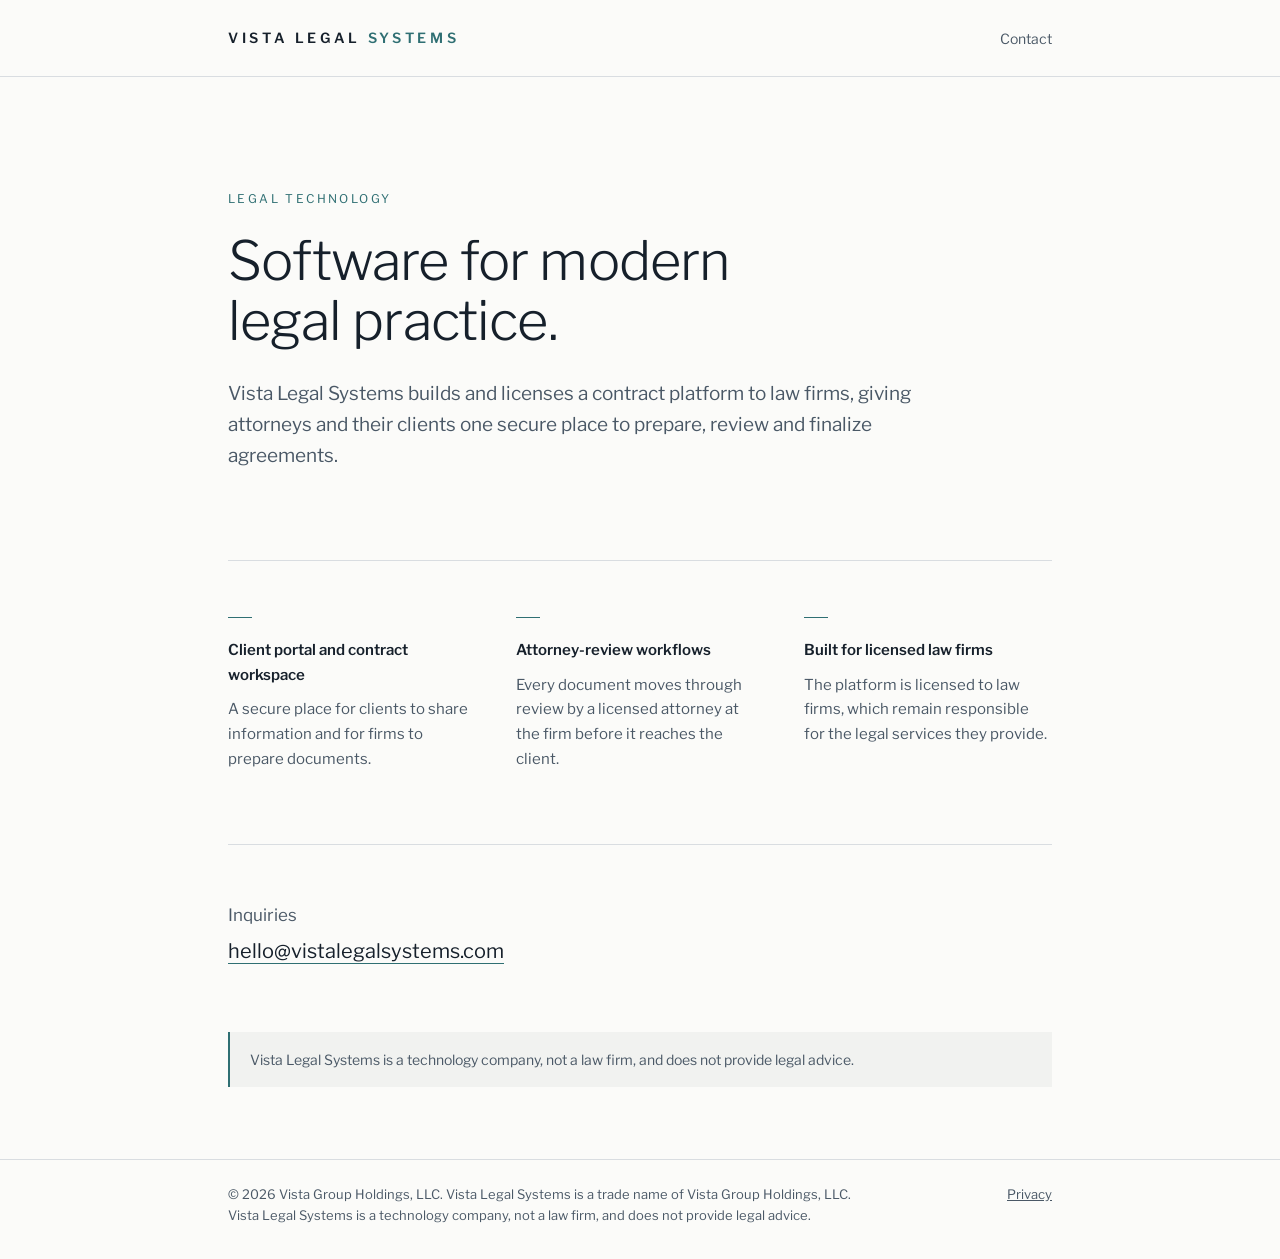
==== index.html @ 86092cef "Initial site" ====
<!doctype html><html lang="en"><head><meta charset="utf-8"><meta name="viewport" content="width=device-width,initial-scale=1">
<link rel="icon" href="/favicon.svg" type="image/svg+xml"><link rel="icon" href="/favicon-32.png" sizes="32x32"><link rel="apple-touch-icon" href="/apple-touch-icon.png">
<link rel="preconnect" href="https://fonts.googleapis.com"><link rel="preconnect" href="https://fonts.gstatic.com" crossorigin>
<link href="https://fonts.googleapis.com/css2?family=Libre+Franklin:wght@300;400;600&display=swap" rel="stylesheet"><link rel="stylesheet" href="/style.css"><meta name="theme-color" content="#16202b">
<title>Vista Legal Systems | Software for modern legal practice</title>
<meta name="description" content="Vista Legal Systems builds and licenses a secure contract platform for licensed law firms.">
<link rel="canonical" href="https://vistalegalsystems.com/">
<meta property="og:type" content="website"><meta property="og:url" content="https://vistalegalsystems.com/"><meta property="og:title" content="Vista Legal Systems"><meta property="og:description" content="Software for modern legal practice."><meta property="og:image" content="https://vistalegalsystems.com/og-image.png"><meta name="twitter:card" content="summary_large_image">
</head><body><header><div class="wrap"><a class="mark" href="/">VISTA LEGAL <span>SYSTEMS</span></a><nav><a href="mailto:hello@vistalegalsystems.com">Contact</a></nav></div></header>
<main class="wrap">
<section class="hero"><p class="eyebrow">Legal technology</p><h1>Software for modern legal practice.</h1>
<p class="lede">Vista Legal Systems builds and licenses a contract platform to law firms, giving attorneys and their clients one secure place to prepare, review and finalize agreements.</p></section>
<section class="points">
<div><span class="n"></span><h2>Client portal and contract workspace</h2><p>A secure place for clients to share information and for firms to prepare documents.</p></div>
<div><span class="n"></span><h2>Attorney-review workflows</h2><p>Every document moves through review by a licensed attorney at the firm before it reaches the client.</p></div>
<div><span class="n"></span><h2>Built for licensed law firms</h2><p>The platform is licensed to law firms, which remain responsible for the legal services they provide.</p></div>
</section>
<section class="contact"><p>Inquiries</p><a href="mailto:hello@vistalegalsystems.com">hello@vistalegalsystems.com</a></section>
<p class="notice">Vista Legal Systems is a technology company, not a law firm, and does not provide legal advice.</p>
</main><footer><div class="wrap"><span>© 2026 Vista Group Holdings, LLC. Vista Legal Systems is a trade name of Vista Group Holdings, LLC.<br>Vista Legal Systems is a technology company, not a law firm, and does not provide legal advice.</span><span><a href="/privacy.html">Privacy</a></span></div></footer></body></html>
---- style.css ----
:root{--ink:#16202b;--slate:#4a5866;--line:#d9dde1;--bg:#fbfbf9;--accent:#2f6f73}
*{box-sizing:border-box}html{-webkit-text-size-adjust:100%}
body{margin:0;background:var(--bg);color:var(--ink);font:17px/1.65 "Libre Franklin",system-ui,-apple-system,"Segoe UI",sans-serif}
.wrap{max-width:880px;margin:0 auto;padding:0 28px}
header{border-bottom:1px solid var(--line)}
header .wrap{display:flex;align-items:center;justify-content:space-between;height:76px}
.mark{font-weight:600;letter-spacing:.26em;font-size:14px;color:var(--ink);text-decoration:none}
.mark span{color:var(--accent)}
nav a{color:var(--slate);text-decoration:none;font-size:14px}nav a:hover{color:var(--ink)}
.hero{padding:112px 0 88px}
.eyebrow{font-size:12px;letter-spacing:.2em;text-transform:uppercase;color:var(--accent);margin:0 0 22px}
h1{font-weight:300;font-size:clamp(34px,5.4vw,54px);line-height:1.12;letter-spacing:-.015em;margin:0 0 26px;max-width:15ch}
.lede{color:var(--slate);font-size:19px;max-width:36em;margin:0}
.points{border-top:1px solid var(--line);display:grid;grid-template-columns:repeat(3,1fr);gap:40px;padding:56px 0 72px}
.points h2{font-size:15px;font-weight:600;margin:0 0 10px}
.points p{margin:0;color:var(--slate);font-size:15px}
.points .n{display:block;width:24px;height:1px;background:var(--accent);margin-bottom:20px}
.contact{border-top:1px solid var(--line);padding:56px 0 64px}
.contact p{margin:0 0 6px;color:var(--slate)}.contact a{color:var(--ink);font-size:20px;text-decoration:none;border-bottom:1px solid var(--accent)}
.notice{font-size:14px;color:var(--slate);background:#f1f2f0;border-left:2px solid var(--accent);padding:16px 20px;margin:0 0 72px}
footer{border-top:1px solid var(--line);font-size:13px;color:var(--slate)}
footer .wrap{display:flex;justify-content:space-between;gap:24px;padding-top:24px;padding-bottom:32px}footer a{color:var(--slate)}
.doc{padding:72px 0 40px;max-width:40em}.doc h1{font-size:38px;margin-bottom:12px}.doc h2{font-size:17px;margin:36px 0 8px}.doc p{color:var(--slate)}
@media(max-width:720px){.hero{padding:72px 0 56px}.points{grid-template-columns:1fr;gap:32px}.mark{font-size:12px;letter-spacing:.2em}footer .wrap{flex-direction:column;gap:8px}}
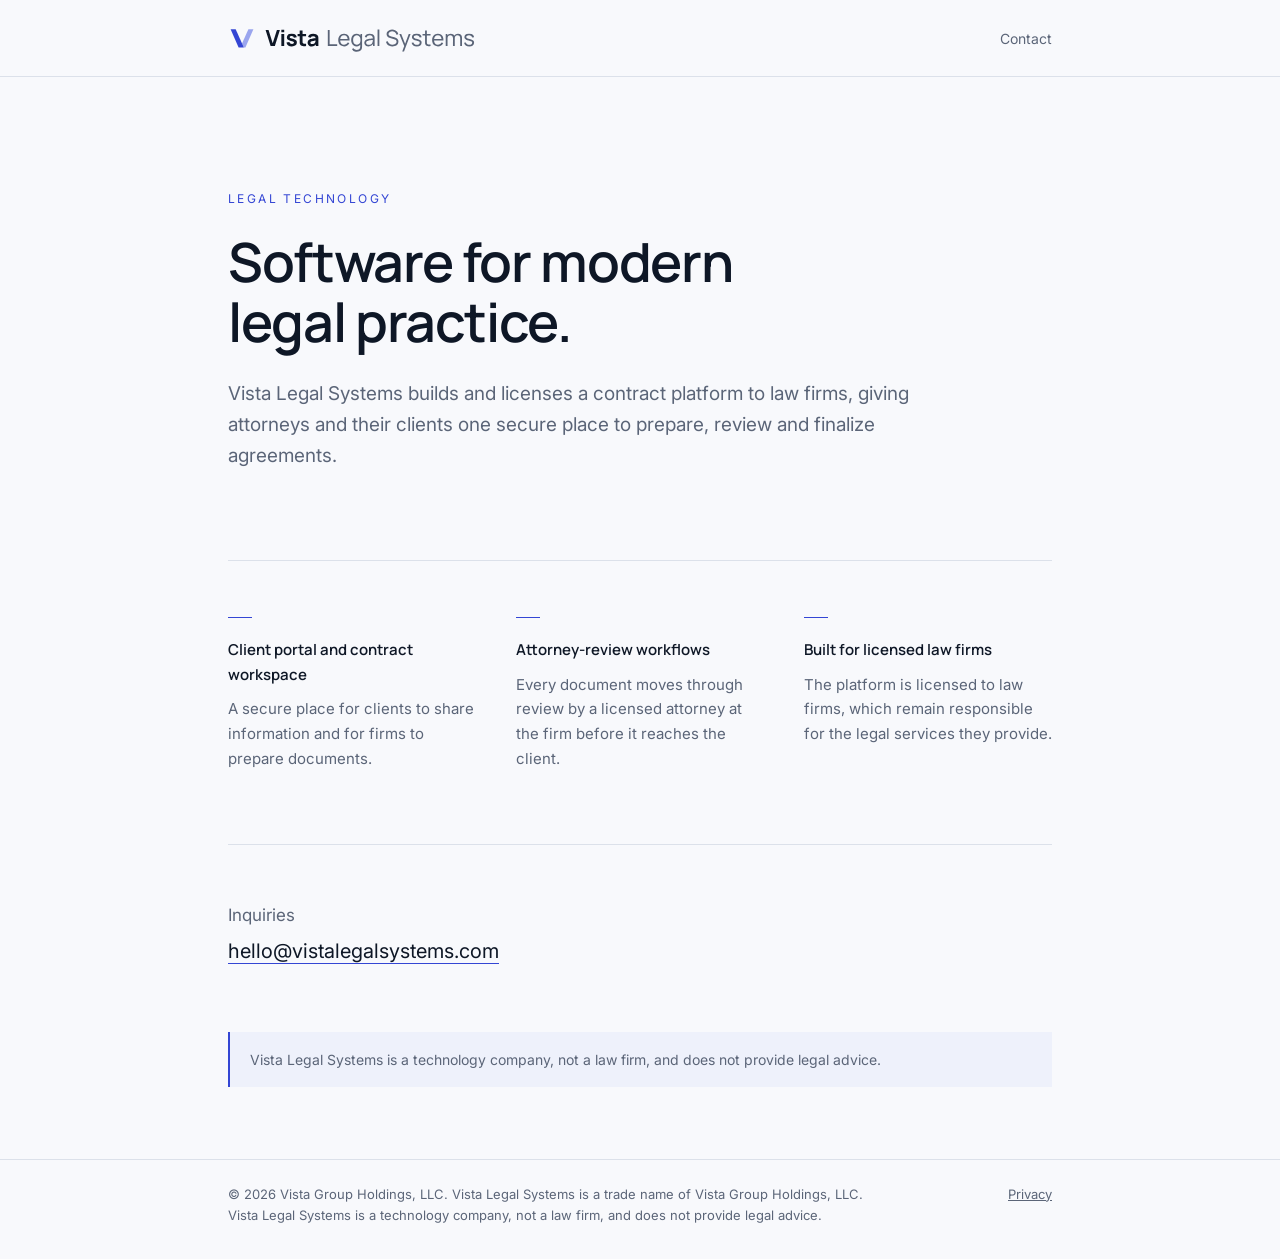
==== commit 8ea8e75b: "Apply Vista Legal Systems brand: logo, favicons, OG image, palette, Manrope/Inter" ====
--- a/index.html
+++ b/index.html
@@ -1,12 +1,12 @@
 <!doctype html><html lang="en"><head><meta charset="utf-8"><meta name="viewport" content="width=device-width,initial-scale=1">
-<link rel="icon" href="/favicon.svg" type="image/svg+xml"><link rel="icon" href="/favicon-32.png" sizes="32x32"><link rel="apple-touch-icon" href="/apple-touch-icon.png">
+<link rel="icon" href="/favicon.ico" sizes="48x48"><link rel="icon" href="/favicon.svg" type="image/svg+xml"><link rel="icon" href="/favicon-32x32.png" sizes="32x32" type="image/png"><link rel="apple-touch-icon" sizes="180x180" href="/apple-touch-icon.png"><link rel="manifest" href="/site.webmanifest">
 <link rel="preconnect" href="https://fonts.googleapis.com"><link rel="preconnect" href="https://fonts.gstatic.com" crossorigin>
-<link href="https://fonts.googleapis.com/css2?family=Libre+Franklin:wght@300;400;600&display=swap" rel="stylesheet"><link rel="stylesheet" href="/style.css"><meta name="theme-color" content="#16202b">
+<link href="https://fonts.googleapis.com/css2?family=Inter:wght@300;400;500;600&family=Manrope:wght@500;600;700&display=swap" rel="stylesheet"><link rel="stylesheet" href="/style.css"><meta name="theme-color" content="#3446D4">
 <title>Vista Legal Systems | Software for modern legal practice</title>
 <meta name="description" content="Vista Legal Systems builds and licenses a secure contract platform for licensed law firms.">
 <link rel="canonical" href="https://vistalegalsystems.com/">
 <meta property="og:type" content="website"><meta property="og:url" content="https://vistalegalsystems.com/"><meta property="og:title" content="Vista Legal Systems"><meta property="og:description" content="Software for modern legal practice."><meta property="og:image" content="https://vistalegalsystems.com/og-image.png"><meta name="twitter:card" content="summary_large_image">
-</head><body><header><div class="wrap"><a class="mark" href="/">VISTA LEGAL <span>SYSTEMS</span></a><nav><a href="mailto:hello@vistalegalsystems.com">Contact</a></nav></div></header>
+</head><body><header><div class="wrap"><a class="mark" href="/" aria-label="Vista Legal Systems home"><img src="/logo.svg" alt="Vista Legal Systems" width="247" height="28"></a><nav><a href="mailto:hello@vistalegalsystems.com">Contact</a></nav></div></header>
 <main class="wrap">
 <section class="hero"><p class="eyebrow">Legal technology</p><h1>Software for modern legal practice.</h1>
 <p class="lede">Vista Legal Systems builds and licenses a contract platform to law firms, giving attorneys and their clients one secure place to prepare, review and finalize agreements.</p></section>
--- a/style.css
+++ b/style.css
@@ -1,6 +1,6 @@
-:root{--ink:#16202b;--slate:#4a5866;--line:#d9dde1;--bg:#fbfbf9;--accent:#2f6f73}
+:root{--ink:#0E1726;--slate:#5B6578;--line:#DCE1EA;--bg:#F8F9FC;--accent:#3446D4}
 *{box-sizing:border-box}html{-webkit-text-size-adjust:100%}
-body{margin:0;background:var(--bg);color:var(--ink);font:17px/1.65 "Libre Franklin",system-ui,-apple-system,"Segoe UI",sans-serif}
+body{margin:0;background:var(--bg);color:var(--ink);font:17px/1.65 "Inter",system-ui,-apple-system,"Segoe UI",sans-serif}
 .wrap{max-width:880px;margin:0 auto;padding:0 28px}
 header{border-bottom:1px solid var(--line)}
 header .wrap{display:flex;align-items:center;justify-content:space-between;height:76px}
@@ -17,8 +17,10 @@
 .points .n{display:block;width:24px;height:1px;background:var(--accent);margin-bottom:20px}
 .contact{border-top:1px solid var(--line);padding:56px 0 64px}
 .contact p{margin:0 0 6px;color:var(--slate)}.contact a{color:var(--ink);font-size:20px;text-decoration:none;border-bottom:1px solid var(--accent)}
-.notice{font-size:14px;color:var(--slate);background:#f1f2f0;border-left:2px solid var(--accent);padding:16px 20px;margin:0 0 72px}
+.notice{font-size:14px;color:var(--slate);background:#EEF1FB;border-left:2px solid var(--accent);padding:16px 20px;margin:0 0 72px}
 footer{border-top:1px solid var(--line);font-size:13px;color:var(--slate)}
 footer .wrap{display:flex;justify-content:space-between;gap:24px;padding-top:24px;padding-bottom:32px}footer a{color:var(--slate)}
 .doc{padding:72px 0 40px;max-width:40em}.doc h1{font-size:38px;margin-bottom:12px}.doc h2{font-size:17px;margin:36px 0 8px}.doc p{color:var(--slate)}
 @media(max-width:720px){.hero{padding:72px 0 56px}.points{grid-template-columns:1fr;gap:32px}.mark{font-size:12px;letter-spacing:.2em}footer .wrap{flex-direction:column;gap:8px}}
+
+.mark img{display:block;height:28px;width:auto}h1,.points h2,.doc h1{font-family:"Manrope","Inter",system-ui,sans-serif}h1{font-weight:600;letter-spacing:-.025em}@media(max-width:720px){.mark img{height:24px}}
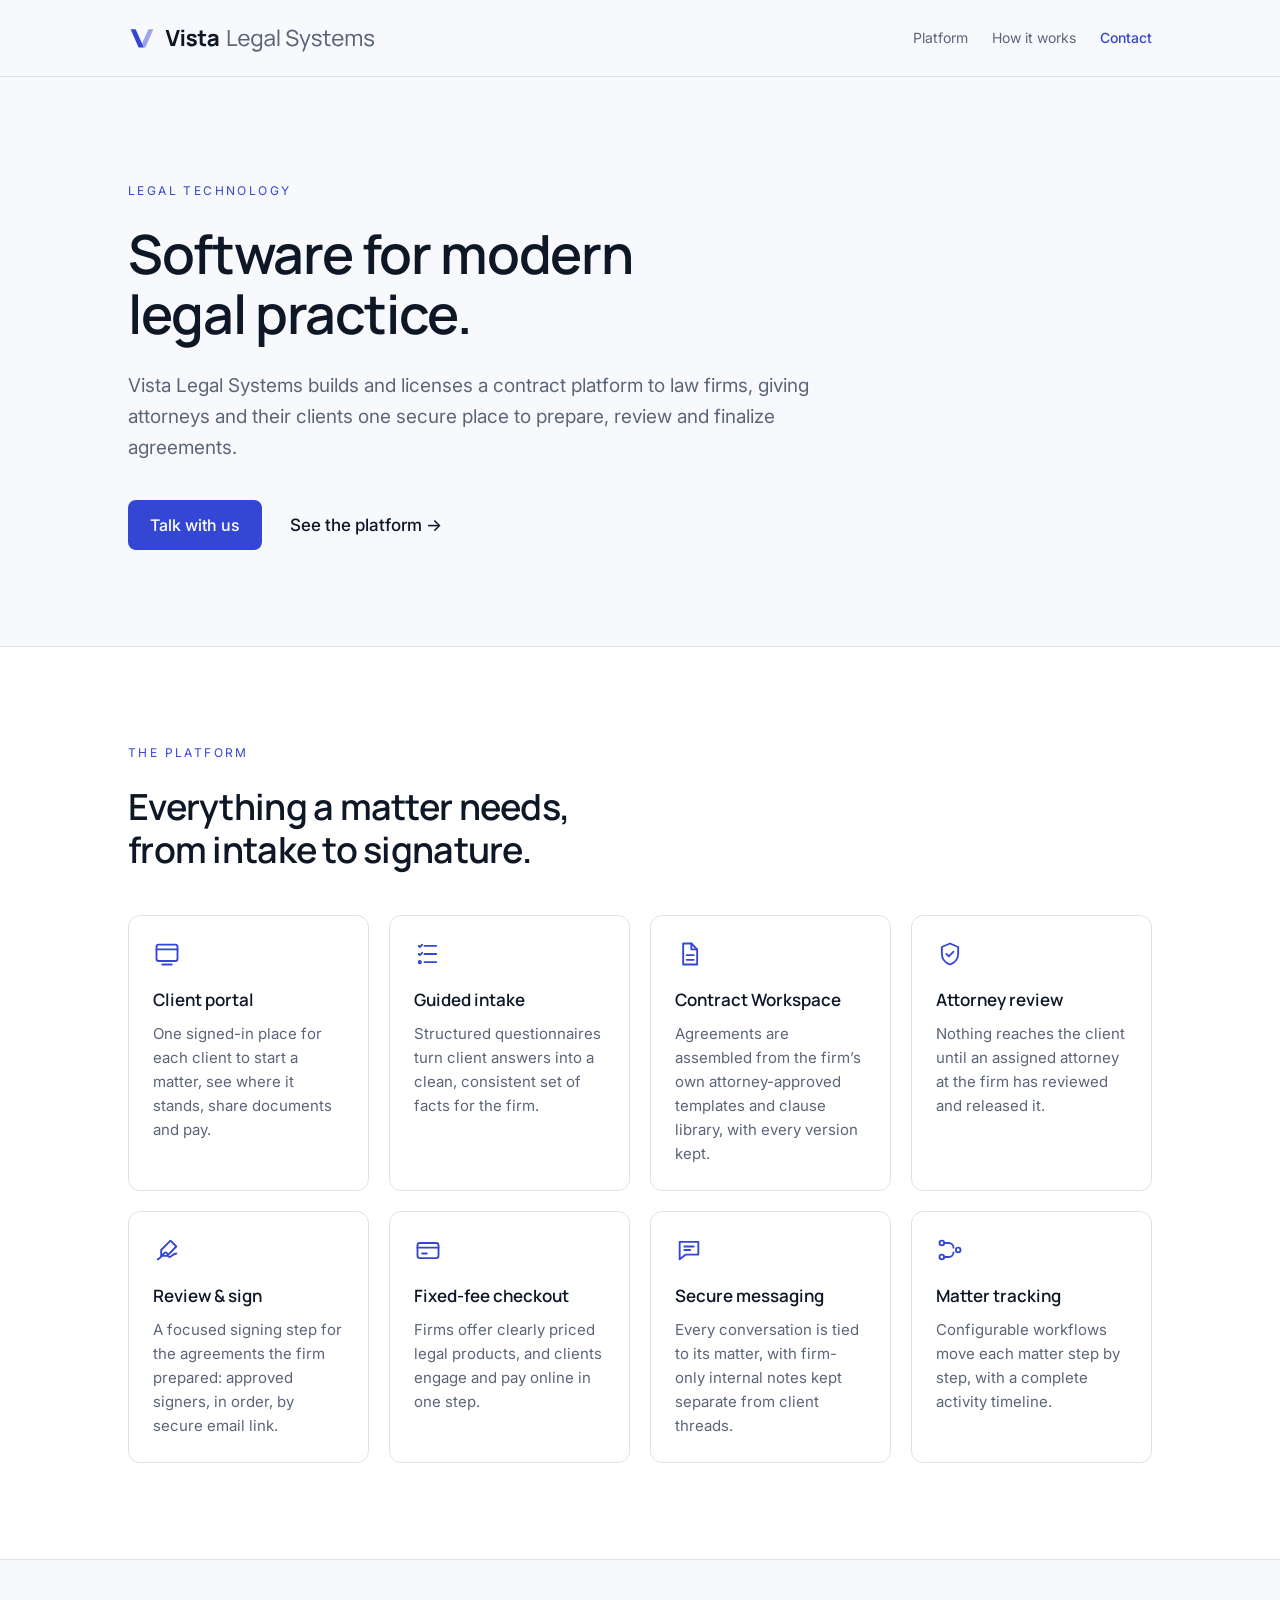
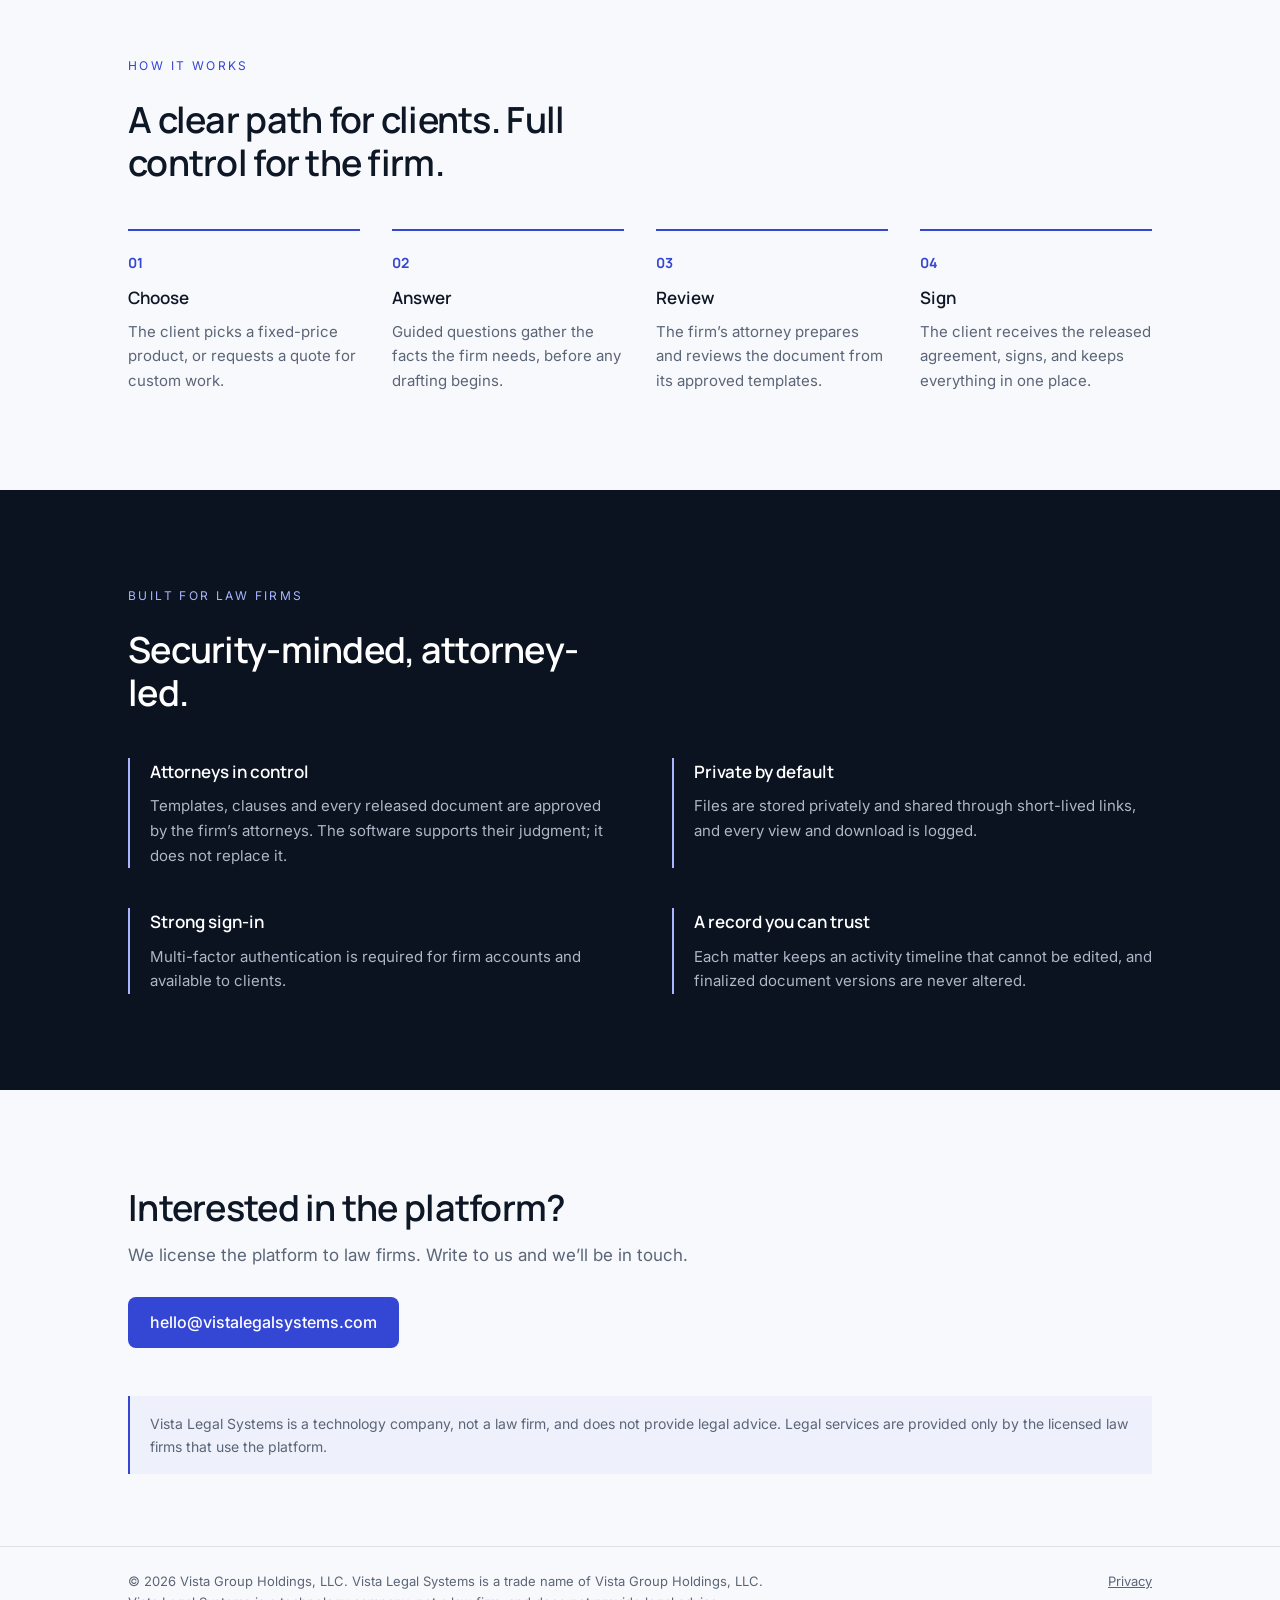
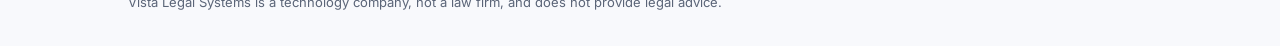
==== commit 63075df1: "Expand site: capabilities, how it works, principles, contact CTA" ====
--- a/index.html
+++ b/index.html
@@ -6,15 +6,14 @@
 <meta name="description" content="Vista Legal Systems builds and licenses a secure contract platform for licensed law firms.">
 <link rel="canonical" href="https://vistalegalsystems.com/">
 <meta property="og:type" content="website"><meta property="og:url" content="https://vistalegalsystems.com/"><meta property="og:title" content="Vista Legal Systems"><meta property="og:description" content="Software for modern legal practice."><meta property="og:image" content="https://vistalegalsystems.com/og-image.png"><meta name="twitter:card" content="summary_large_image">
-</head><body><header><div class="wrap"><a class="mark" href="/" aria-label="Vista Legal Systems home"><img src="/logo.svg" alt="Vista Legal Systems" width="247" height="28"></a><nav><a href="mailto:hello@vistalegalsystems.com">Contact</a></nav></div></header>
-<main class="wrap">
-<section class="hero"><p class="eyebrow">Legal technology</p><h1>Software for modern legal practice.</h1>
-<p class="lede">Vista Legal Systems builds and licenses a contract platform to law firms, giving attorneys and their clients one secure place to prepare, review and finalize agreements.</p></section>
-<section class="points">
-<div><span class="n"></span><h2>Client portal and contract workspace</h2><p>A secure place for clients to share information and for firms to prepare documents.</p></div>
-<div><span class="n"></span><h2>Attorney-review workflows</h2><p>Every document moves through review by a licensed attorney at the firm before it reaches the client.</p></div>
-<div><span class="n"></span><h2>Built for licensed law firms</h2><p>The platform is licensed to law firms, which remain responsible for the legal services they provide.</p></div>
-</section>
-<section class="contact"><p>Inquiries</p><a href="mailto:hello@vistalegalsystems.com">hello@vistalegalsystems.com</a></section>
-<p class="notice">Vista Legal Systems is a technology company, not a law firm, and does not provide legal advice.</p>
+</head><body><a class="skip" href="#main">Skip to content</a><header><div class="wrap"><a class="mark" href="/" aria-label="Vista Legal Systems home"><img src="/logo.svg" alt="Vista Legal Systems" width="247" height="28"></a><nav aria-label="Main"><a href="#capabilities">Platform</a><a href="#how">How it works</a><a href="#contact" class="btn-s">Contact</a></nav></div></header>
+<main id="main">
+<section class="hero wrap"><p class="eyebrow">Legal technology</p><h1>Software for modern legal practice.</h1>
+<p class="lede">Vista Legal Systems builds and licenses a contract platform to law firms, giving attorneys and their clients one secure place to prepare, review and finalize agreements.</p>
+<p class="cta"><a class="btn" href="mailto:hello@vistalegalsystems.com">Talk with us</a><a class="link" href="#capabilities">See the platform →</a></p></section>
+<section id="capabilities" class="band"><div class="wrap"><p class="eyebrow">The platform</p><h2>Everything a matter needs, from intake to signature.</h2><div class="grid"><div class="card"><svg class="ic" viewBox="0 0 24 24" aria-hidden="true" fill="none" stroke="currentColor" stroke-width="1.6" stroke-linecap="round" stroke-linejoin="round"><rect x="3" y="4" width="18" height="14" rx="2"/><path d="M3 8h18M8 21h8"/></svg><h3>Client portal</h3><p>One signed-in place for each client to start a matter, see where it stands, share documents and pay.</p></div><div class="card"><svg class="ic" viewBox="0 0 24 24" aria-hidden="true" fill="none" stroke="currentColor" stroke-width="1.6" stroke-linecap="round" stroke-linejoin="round"><path d="M9 5h10M9 12h10M9 19h10"/><path d="M4 5l1 1 2-2M4 12l1 1 2-2"/><circle cx="5" cy="19" r="1"/></svg><h3>Guided intake</h3><p>Structured questionnaires turn client answers into a clean, consistent set of facts for the firm.</p></div><div class="card"><svg class="ic" viewBox="0 0 24 24" aria-hidden="true" fill="none" stroke="currentColor" stroke-width="1.6" stroke-linecap="round" stroke-linejoin="round"><path d="M7 3h7l5 5v13H7z"/><path d="M14 3v5h5M10 13h6M10 17h6"/></svg><h3>Contract Workspace</h3><p>Agreements are assembled from the firm’s own attorney-approved templates and clause library, with every version kept.</p></div><div class="card"><svg class="ic" viewBox="0 0 24 24" aria-hidden="true" fill="none" stroke="currentColor" stroke-width="1.6" stroke-linecap="round" stroke-linejoin="round"><path d="M12 3l7 3v6c0 4-3 7.5-7 9-4-1.5-7-5-7-9V6z"/><path d="M9 12l2 2 4-4"/></svg><h3>Attorney review</h3><p>Nothing reaches the client until an assigned attorney at the firm has reviewed and released it.</p></div><div class="card"><svg class="ic" viewBox="0 0 24 24" aria-hidden="true" fill="none" stroke="currentColor" stroke-width="1.6" stroke-linecap="round" stroke-linejoin="round"><path d="M4 20c3-1 5-6 7-6s1 4 3 4 3-3 6-3"/><path d="M15 4l5 5-8 8H7v-5z"/></svg><h3>Review & sign</h3><p>A focused signing step for the agreements the firm prepared: approved signers, in order, by secure email link.</p></div><div class="card"><svg class="ic" viewBox="0 0 24 24" aria-hidden="true" fill="none" stroke="currentColor" stroke-width="1.6" stroke-linecap="round" stroke-linejoin="round"><rect x="3" y="6" width="18" height="13" rx="2"/><path d="M3 10h18M7 15h4"/></svg><h3>Fixed-fee checkout</h3><p>Firms offer clearly priced legal products, and clients engage and pay online in one step.</p></div><div class="card"><svg class="ic" viewBox="0 0 24 24" aria-hidden="true" fill="none" stroke="currentColor" stroke-width="1.6" stroke-linecap="round" stroke-linejoin="round"><path d="M4 5h16v11H9l-5 4z"/><path d="M8 9h8M8 12h5"/></svg><h3>Secure messaging</h3><p>Every conversation is tied to its matter, with firm-only internal notes kept separate from client threads.</p></div><div class="card"><svg class="ic" viewBox="0 0 24 24" aria-hidden="true" fill="none" stroke="currentColor" stroke-width="1.6" stroke-linecap="round" stroke-linejoin="round"><circle cx="5" cy="6" r="2"/><circle cx="5" cy="18" r="2"/><circle cx="19" cy="12" r="2"/><path d="M7 6h4a4 4 0 0 1 4 4v0M7 18h4a4 4 0 0 0 4-4"/></svg><h3>Matter tracking</h3><p>Configurable workflows move each matter step by step, with a complete activity timeline.</p></div></div></div></section>
+<section id="how" class="wrap sec"><p class="eyebrow">How it works</p><h2>A clear path for clients. Full control for the firm.</h2><ol class="steps"><li><span class="num">01</span><h3>Choose</h3><p>The client picks a fixed-price product, or requests a quote for custom work.</p></li><li><span class="num">02</span><h3>Answer</h3><p>Guided questions gather the facts the firm needs, before any drafting begins.</p></li><li><span class="num">03</span><h3>Review</h3><p>The firm’s attorney prepares and reviews the document from its approved templates.</p></li><li><span class="num">04</span><h3>Sign</h3><p>The client receives the released agreement, signs, and keeps everything in one place.</p></li></ol></section>
+<section class="dark"><div class="wrap sec"><p class="eyebrow">Built for law firms</p><h2>Security-minded, attorney-led.</h2><div class="principles"><div><h3>Attorneys in control</h3><p>Templates, clauses and every released document are approved by the firm’s attorneys. The software supports their judgment; it does not replace it.</p></div><div><h3>Private by default</h3><p>Files are stored privately and shared through short-lived links, and every view and download is logged.</p></div><div><h3>Strong sign-in</h3><p>Multi-factor authentication is required for firm accounts and available to clients.</p></div><div><h3>A record you can trust</h3><p>Each matter keeps an activity timeline that cannot be edited, and finalized document versions are never altered.</p></div></div></div></section>
+<section id="contact" class="wrap contact"><h2>Interested in the platform?</h2><p>We license the platform to law firms. Write to us and we’ll be in touch.</p><a class="btn" href="mailto:hello@vistalegalsystems.com">hello@vistalegalsystems.com</a></section>
+<div class="wrap"><p class="notice">Vista Legal Systems is a technology company, not a law firm, and does not provide legal advice. Legal services are provided only by the licensed law firms that use the platform.</p></div>
 </main><footer><div class="wrap"><span>© 2026 Vista Group Holdings, LLC. Vista Legal Systems is a trade name of Vista Group Holdings, LLC.<br>Vista Legal Systems is a technology company, not a law firm, and does not provide legal advice.</span><span><a href="/privacy.html">Privacy</a></span></div></footer></body></html>
--- a/style.css
+++ b/style.css
@@ -24,3 +24,29 @@
 @media(max-width:720px){.hero{padding:72px 0 56px}.points{grid-template-columns:1fr;gap:32px}.mark{font-size:12px;letter-spacing:.2em}footer .wrap{flex-direction:column;gap:8px}}
 
 .mark img{display:block;height:28px;width:auto}h1,.points h2,.doc h1{font-family:"Manrope","Inter",system-ui,sans-serif}h1{font-weight:600;letter-spacing:-.025em}@media(max-width:720px){.mark img{height:24px}}
+
+.skip{position:absolute;left:-999px}.skip:focus{left:12px;top:12px;background:#fff;padding:8px 12px;z-index:9}
+nav{display:flex;gap:24px;align-items:center}nav .btn-s{color:var(--accent);font-weight:500}
+.wrap{max-width:1080px}
+.hero{padding:104px 28px 96px}.hero h1{max-width:16ch}
+.cta{margin:36px 0 0;display:flex;gap:28px;align-items:center;flex-wrap:wrap}
+.btn{display:inline-block;background:var(--accent);color:#fff;text-decoration:none;font-weight:500;font-size:16px;padding:12px 22px;border-radius:8px}.btn:hover{background:#2838B8}
+.btn:focus-visible,a:focus-visible{outline:2px solid var(--accent);outline-offset:3px}
+.link{color:var(--ink);text-decoration:none;font-weight:500}
+h2{font-family:"Manrope","Inter",sans-serif;font-weight:600;font-size:clamp(26px,3.4vw,36px);letter-spacing:-.02em;line-height:1.2;margin:0 0 44px;max-width:22ch}
+h3{font-family:"Manrope","Inter",sans-serif;font-size:17px;font-weight:600;margin:0 0 8px}
+.band{background:#fff;border-top:1px solid var(--line);border-bottom:1px solid var(--line);padding:96px 0}
+.grid{display:grid;grid-template-columns:repeat(4,1fr);gap:20px}
+.card{border:1px solid var(--line);border-radius:12px;padding:24px;background:#fff}.card p{margin:0;color:var(--slate);font-size:15px;line-height:1.6}
+.ic{width:28px;height:28px;color:var(--accent);margin-bottom:18px;display:block}
+.sec{padding:96px 28px}
+.steps{list-style:none;margin:0;padding:0;display:grid;grid-template-columns:repeat(4,1fr);gap:32px}
+.steps li{border-top:2px solid var(--accent);padding-top:20px}.steps p{margin:0;color:var(--slate);font-size:15px}
+.num{display:block;font-family:"Manrope",sans-serif;font-weight:700;color:var(--accent);font-size:14px;margin-bottom:10px}
+.dark{background:#0B1220;color:#fff}.dark .eyebrow{color:#A9B6FF}.dark h2{color:#fff}
+.principles{display:grid;grid-template-columns:repeat(2,1fr);gap:40px 64px}.principles p{margin:0;color:#AEB6C7;font-size:15px}
+.principles div{border-left:2px solid #A9B6FF;padding-left:20px}
+.contact{padding:96px 28px 48px;text-align:left;border-top:0}.contact h2{margin-bottom:12px}.contact p{color:var(--slate);margin:0 0 28px}
+.contact a.btn{color:#fff;font-size:16px;border:0}
+@media(max-width:960px){.grid{grid-template-columns:repeat(2,1fr)}.steps{grid-template-columns:repeat(2,1fr)}}
+@media(max-width:720px){nav a:not(.btn-s){display:none}.grid,.steps,.principles{grid-template-columns:1fr}.band,.sec{padding-top:64px;padding-bottom:64px}.hero{padding:64px 28px}}
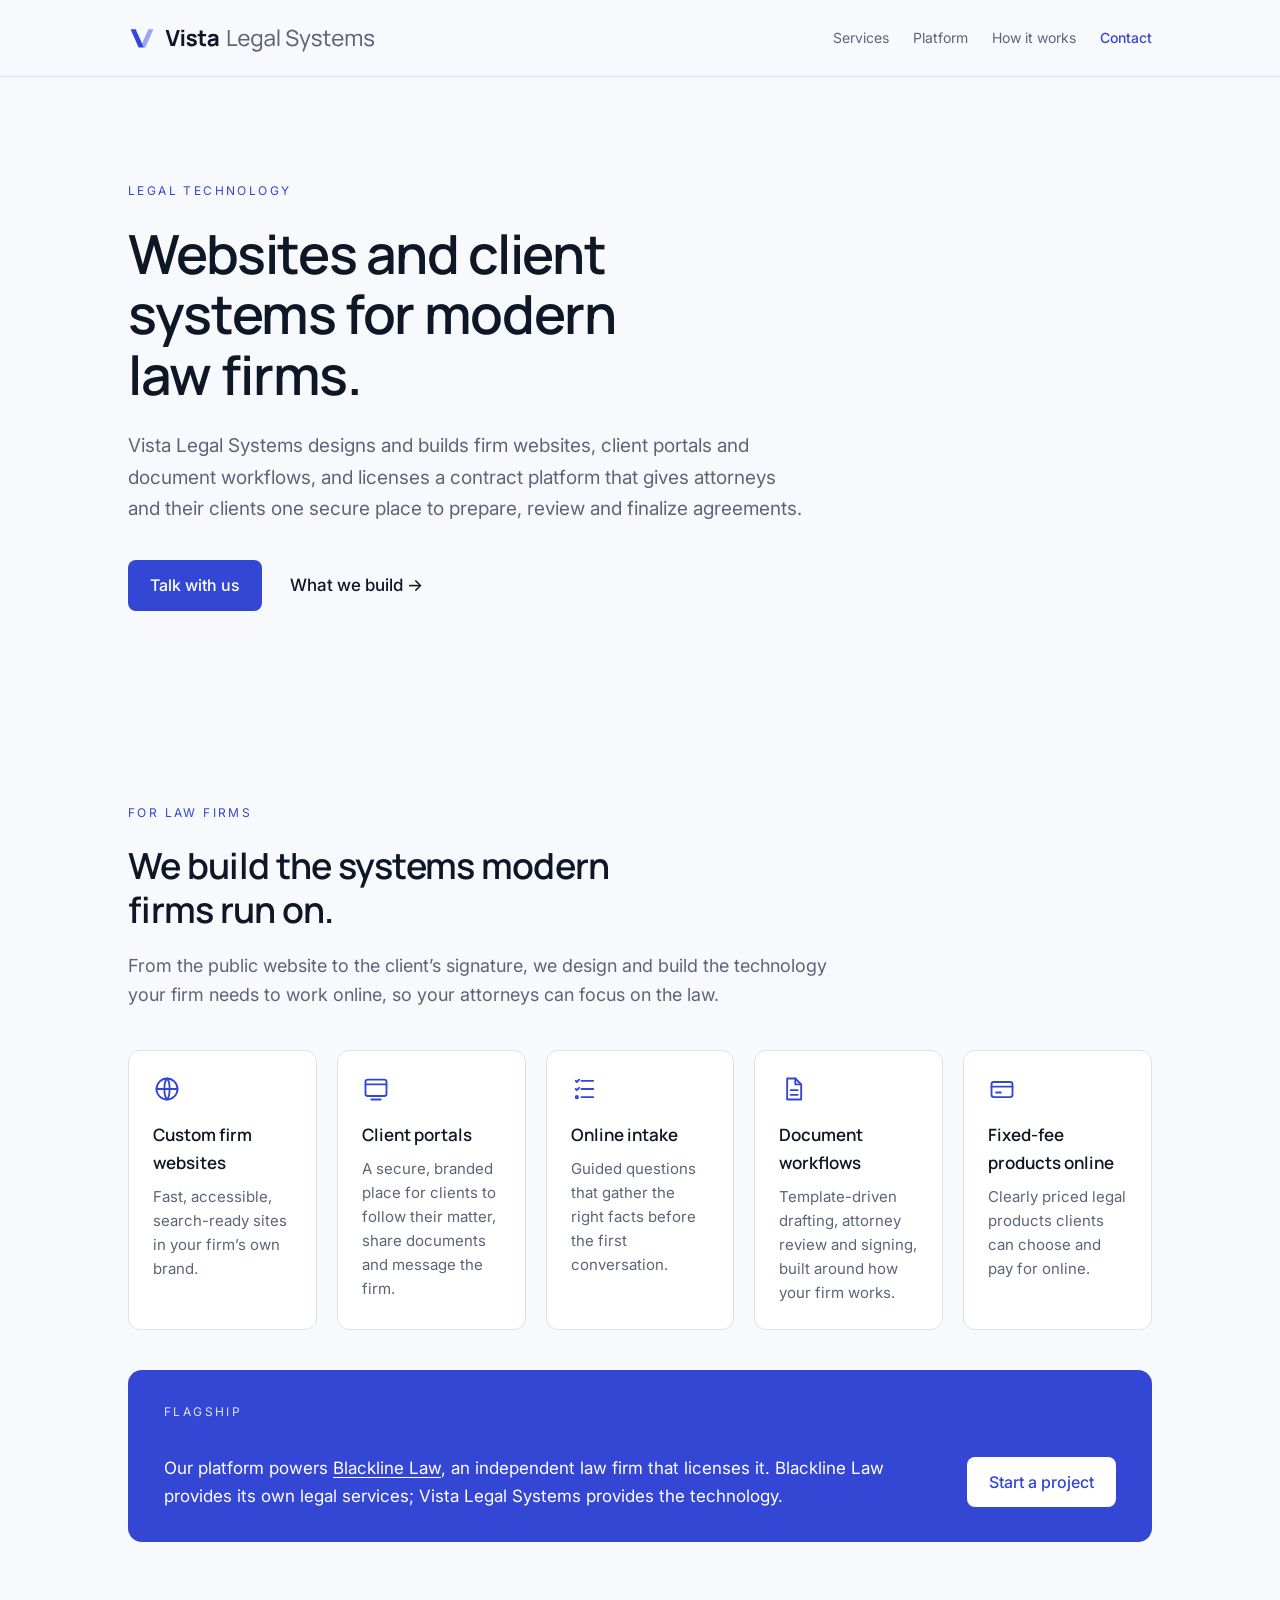
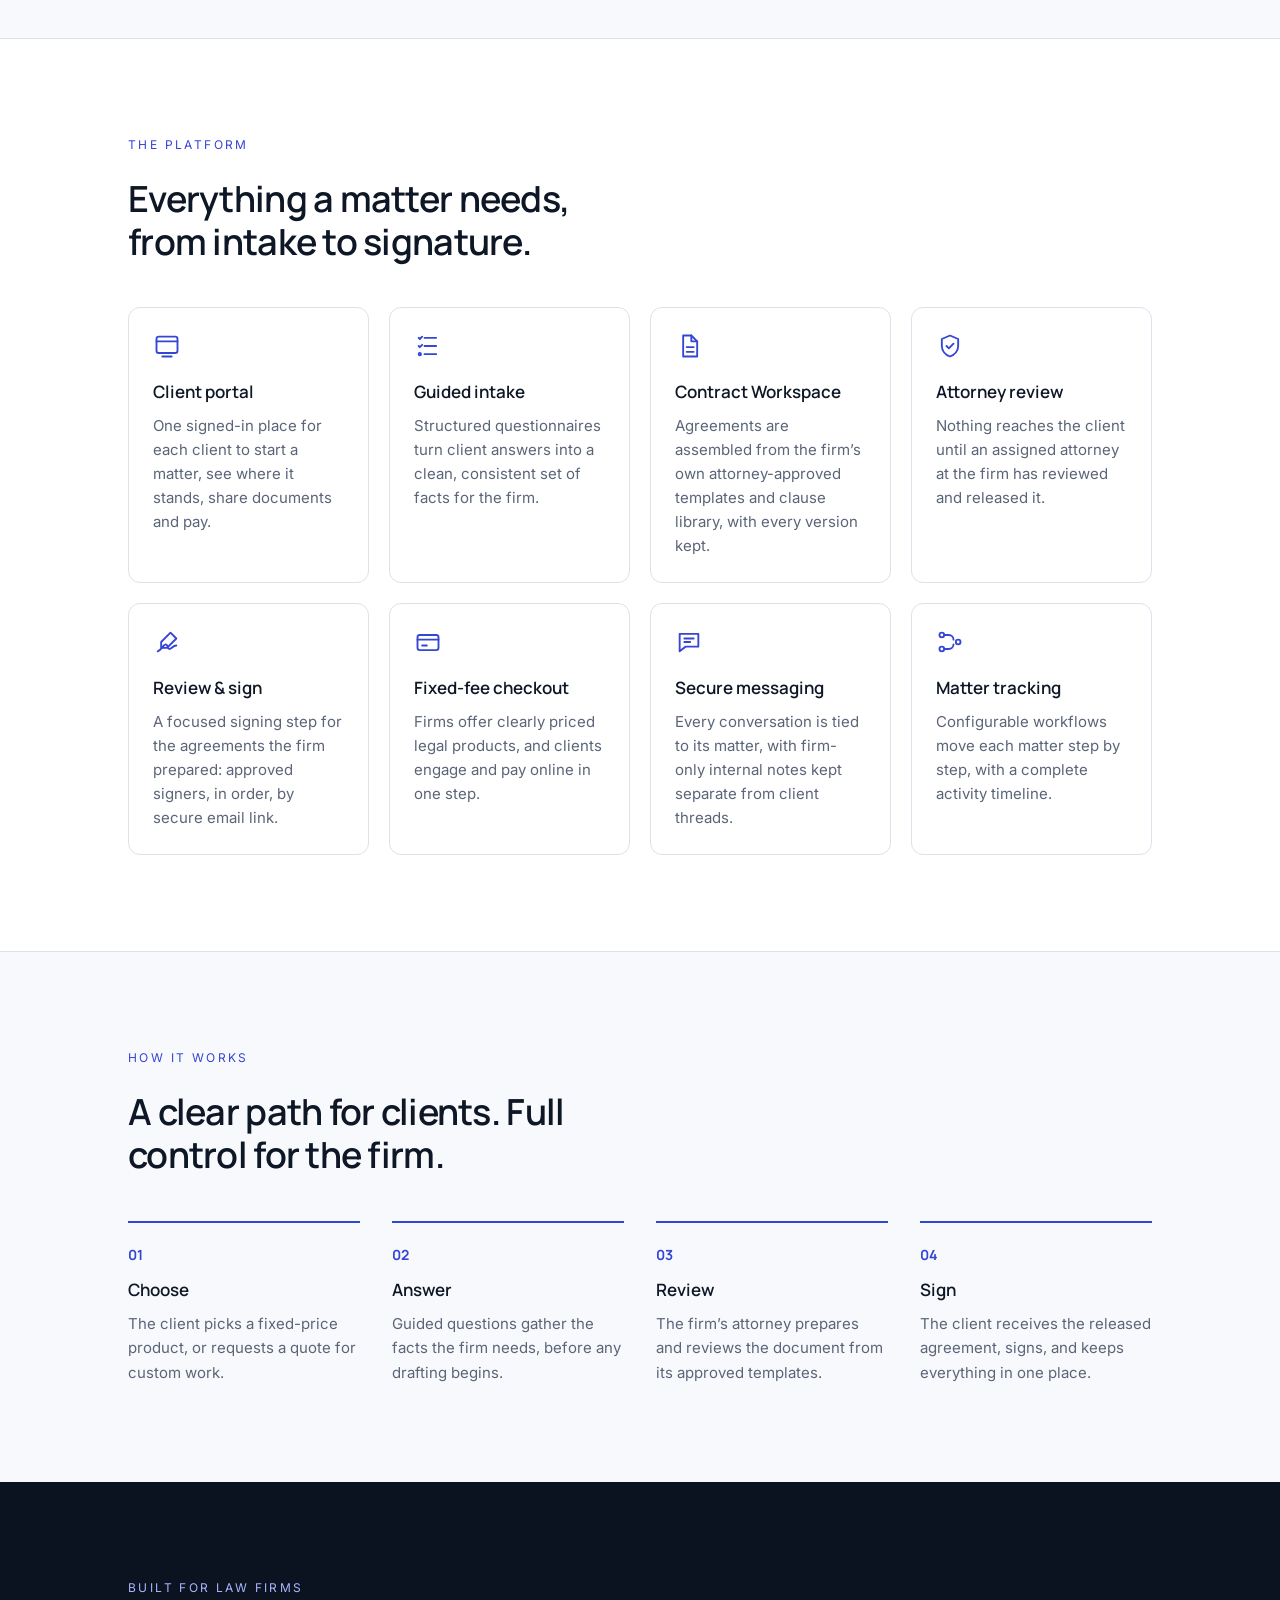
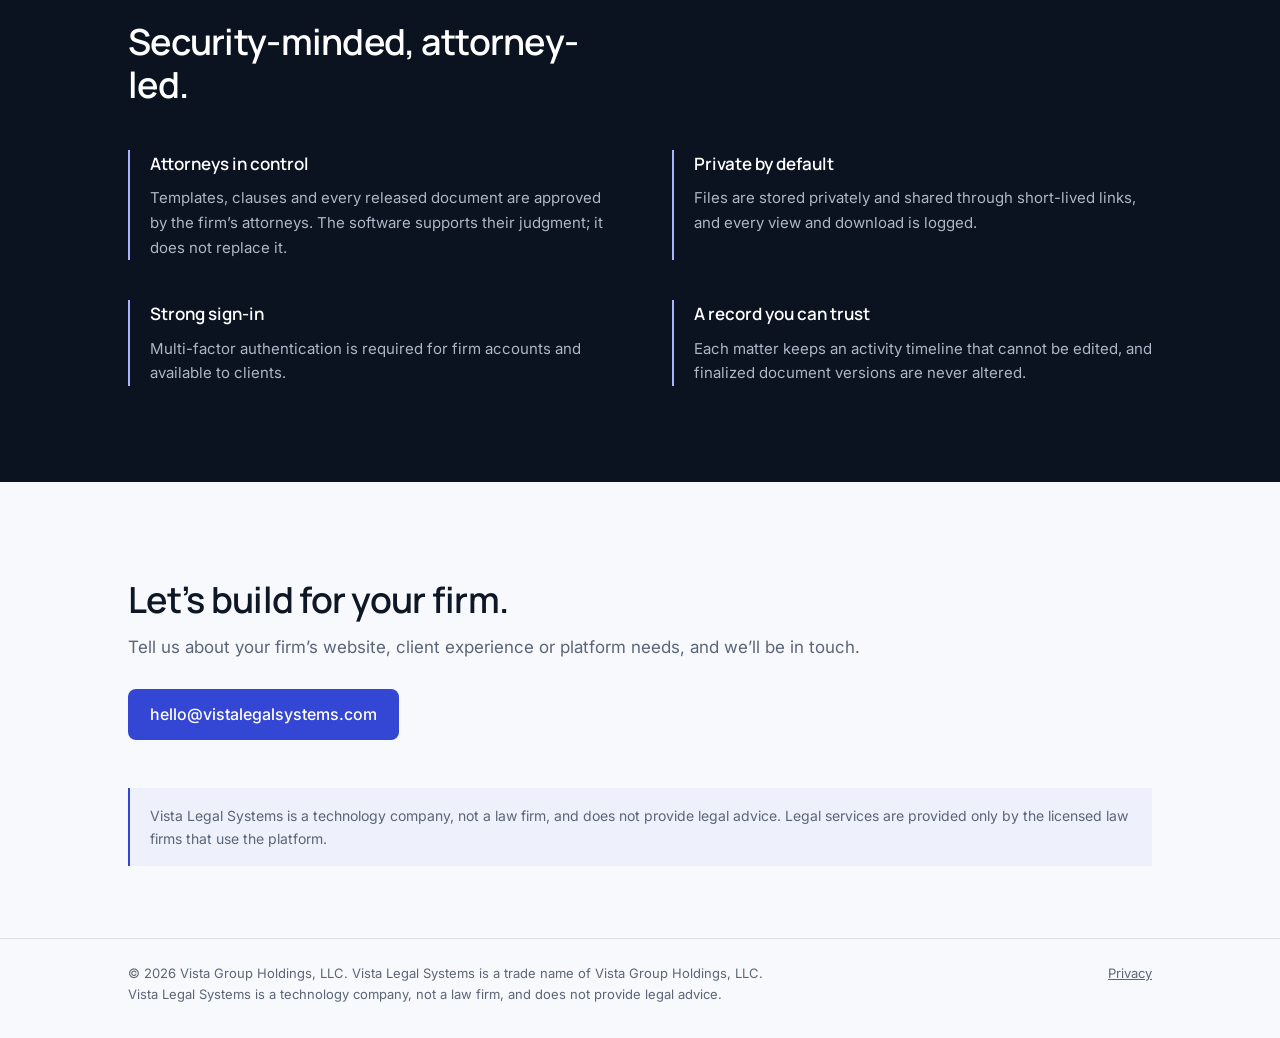
==== commit 4dd4c4ad: "Add law-firm services section, Blackline Law flagship, updated hero" ====
--- a/index.html
+++ b/index.html
@@ -2,18 +2,22 @@
 <link rel="icon" href="/favicon.ico" sizes="48x48"><link rel="icon" href="/favicon.svg" type="image/svg+xml"><link rel="icon" href="/favicon-32x32.png" sizes="32x32" type="image/png"><link rel="apple-touch-icon" sizes="180x180" href="/apple-touch-icon.png"><link rel="manifest" href="/site.webmanifest">
 <link rel="preconnect" href="https://fonts.googleapis.com"><link rel="preconnect" href="https://fonts.gstatic.com" crossorigin>
 <link href="https://fonts.googleapis.com/css2?family=Inter:wght@300;400;500;600&family=Manrope:wght@500;600;700&display=swap" rel="stylesheet"><link rel="stylesheet" href="/style.css"><meta name="theme-color" content="#3446D4">
-<title>Vista Legal Systems | Software for modern legal practice</title>
-<meta name="description" content="Vista Legal Systems builds and licenses a secure contract platform for licensed law firms.">
+<title>Vista Legal Systems | Websites and client systems for law firms</title>
+<meta name="description" content="Vista Legal Systems builds websites, client portals and document workflows for law firms, and licenses a secure contract platform.">
 <link rel="canonical" href="https://vistalegalsystems.com/">
 <meta property="og:type" content="website"><meta property="og:url" content="https://vistalegalsystems.com/"><meta property="og:title" content="Vista Legal Systems"><meta property="og:description" content="Software for modern legal practice."><meta property="og:image" content="https://vistalegalsystems.com/og-image.png"><meta name="twitter:card" content="summary_large_image">
-</head><body><a class="skip" href="#main">Skip to content</a><header><div class="wrap"><a class="mark" href="/" aria-label="Vista Legal Systems home"><img src="/logo.svg" alt="Vista Legal Systems" width="247" height="28"></a><nav aria-label="Main"><a href="#capabilities">Platform</a><a href="#how">How it works</a><a href="#contact" class="btn-s">Contact</a></nav></div></header>
+</head><body><a class="skip" href="#main">Skip to content</a><header><div class="wrap"><a class="mark" href="/" aria-label="Vista Legal Systems home"><img src="/logo.svg" alt="Vista Legal Systems" width="247" height="28"></a><nav aria-label="Main"><a href="#services">Services</a><a href="#capabilities">Platform</a><a href="#how">How it works</a><a href="#contact" class="btn-s">Contact</a></nav></div></header>
 <main id="main">
-<section class="hero wrap"><p class="eyebrow">Legal technology</p><h1>Software for modern legal practice.</h1>
-<p class="lede">Vista Legal Systems builds and licenses a contract platform to law firms, giving attorneys and their clients one secure place to prepare, review and finalize agreements.</p>
-<p class="cta"><a class="btn" href="mailto:hello@vistalegalsystems.com">Talk with us</a><a class="link" href="#capabilities">See the platform →</a></p></section>
+<section class="hero wrap"><p class="eyebrow">Legal technology</p><h1>Websites and client systems for modern law firms.</h1>
+<p class="lede">Vista Legal Systems designs and builds firm websites, client portals and document workflows, and licenses a contract platform that gives attorneys and their clients one secure place to prepare, review and finalize agreements.</p>
+<p class="cta"><a class="btn" href="mailto:hello@vistalegalsystems.com">Talk with us</a><a class="link" href="#services">What we build →</a></p></section>
+<section id="services" class="wrap sec"><p class="eyebrow">For law firms</p><h2>We build the systems modern firms run on.</h2>
+<p class="intro">From the public website to the client’s signature, we design and build the technology your firm needs to work online, so your attorneys can focus on the law.</p>
+<div class="grid five"><div class="card"><svg class="ic" viewBox="0 0 24 24" aria-hidden="true" fill="none" stroke="currentColor" stroke-width="1.6" stroke-linecap="round" stroke-linejoin="round"><circle cx="12" cy="12" r="9"/><path d="M3 12h18M12 3c3 3 3 15 0 18M12 3c-3 3-3 15 0 18"/></svg><h3>Custom firm websites</h3><p>Fast, accessible, search-ready sites in your firm’s own brand.</p></div><div class="card"><svg class="ic" viewBox="0 0 24 24" aria-hidden="true" fill="none" stroke="currentColor" stroke-width="1.6" stroke-linecap="round" stroke-linejoin="round"><rect x="3" y="4" width="18" height="14" rx="2"/><path d="M3 8h18M8 21h8"/></svg><h3>Client portals</h3><p>A secure, branded place for clients to follow their matter, share documents and message the firm.</p></div><div class="card"><svg class="ic" viewBox="0 0 24 24" aria-hidden="true" fill="none" stroke="currentColor" stroke-width="1.6" stroke-linecap="round" stroke-linejoin="round"><path d="M9 5h10M9 12h10M9 19h10"/><path d="M4 5l1 1 2-2M4 12l1 1 2-2"/><circle cx="5" cy="19" r="1"/></svg><h3>Online intake</h3><p>Guided questions that gather the right facts before the first conversation.</p></div><div class="card"><svg class="ic" viewBox="0 0 24 24" aria-hidden="true" fill="none" stroke="currentColor" stroke-width="1.6" stroke-linecap="round" stroke-linejoin="round"><path d="M7 3h7l5 5v13H7z"/><path d="M14 3v5h5M10 13h6M10 17h6"/></svg><h3>Document workflows</h3><p>Template-driven drafting, attorney review and signing, built around how your firm works.</p></div><div class="card"><svg class="ic" viewBox="0 0 24 24" aria-hidden="true" fill="none" stroke="currentColor" stroke-width="1.6" stroke-linecap="round" stroke-linejoin="round"><rect x="3" y="6" width="18" height="13" rx="2"/><path d="M3 10h18M7 15h4"/></svg><h3>Fixed-fee products online</h3><p>Clearly priced legal products clients can choose and pay for online.</p></div></div>
+<div class="flagship"><p class="eyebrow">Flagship</p><p>Our platform powers <a href="https://blackline.law" rel="noopener">Blackline Law</a>, an independent law firm that licenses it. Blackline Law provides its own legal services; Vista Legal Systems provides the technology.</p><a class="btn" href="mailto:hello@vistalegalsystems.com?subject=Building%20for%20our%20firm">Start a project</a></div></section>
 <section id="capabilities" class="band"><div class="wrap"><p class="eyebrow">The platform</p><h2>Everything a matter needs, from intake to signature.</h2><div class="grid"><div class="card"><svg class="ic" viewBox="0 0 24 24" aria-hidden="true" fill="none" stroke="currentColor" stroke-width="1.6" stroke-linecap="round" stroke-linejoin="round"><rect x="3" y="4" width="18" height="14" rx="2"/><path d="M3 8h18M8 21h8"/></svg><h3>Client portal</h3><p>One signed-in place for each client to start a matter, see where it stands, share documents and pay.</p></div><div class="card"><svg class="ic" viewBox="0 0 24 24" aria-hidden="true" fill="none" stroke="currentColor" stroke-width="1.6" stroke-linecap="round" stroke-linejoin="round"><path d="M9 5h10M9 12h10M9 19h10"/><path d="M4 5l1 1 2-2M4 12l1 1 2-2"/><circle cx="5" cy="19" r="1"/></svg><h3>Guided intake</h3><p>Structured questionnaires turn client answers into a clean, consistent set of facts for the firm.</p></div><div class="card"><svg class="ic" viewBox="0 0 24 24" aria-hidden="true" fill="none" stroke="currentColor" stroke-width="1.6" stroke-linecap="round" stroke-linejoin="round"><path d="M7 3h7l5 5v13H7z"/><path d="M14 3v5h5M10 13h6M10 17h6"/></svg><h3>Contract Workspace</h3><p>Agreements are assembled from the firm’s own attorney-approved templates and clause library, with every version kept.</p></div><div class="card"><svg class="ic" viewBox="0 0 24 24" aria-hidden="true" fill="none" stroke="currentColor" stroke-width="1.6" stroke-linecap="round" stroke-linejoin="round"><path d="M12 3l7 3v6c0 4-3 7.5-7 9-4-1.5-7-5-7-9V6z"/><path d="M9 12l2 2 4-4"/></svg><h3>Attorney review</h3><p>Nothing reaches the client until an assigned attorney at the firm has reviewed and released it.</p></div><div class="card"><svg class="ic" viewBox="0 0 24 24" aria-hidden="true" fill="none" stroke="currentColor" stroke-width="1.6" stroke-linecap="round" stroke-linejoin="round"><path d="M4 20c3-1 5-6 7-6s1 4 3 4 3-3 6-3"/><path d="M15 4l5 5-8 8H7v-5z"/></svg><h3>Review & sign</h3><p>A focused signing step for the agreements the firm prepared: approved signers, in order, by secure email link.</p></div><div class="card"><svg class="ic" viewBox="0 0 24 24" aria-hidden="true" fill="none" stroke="currentColor" stroke-width="1.6" stroke-linecap="round" stroke-linejoin="round"><rect x="3" y="6" width="18" height="13" rx="2"/><path d="M3 10h18M7 15h4"/></svg><h3>Fixed-fee checkout</h3><p>Firms offer clearly priced legal products, and clients engage and pay online in one step.</p></div><div class="card"><svg class="ic" viewBox="0 0 24 24" aria-hidden="true" fill="none" stroke="currentColor" stroke-width="1.6" stroke-linecap="round" stroke-linejoin="round"><path d="M4 5h16v11H9l-5 4z"/><path d="M8 9h8M8 12h5"/></svg><h3>Secure messaging</h3><p>Every conversation is tied to its matter, with firm-only internal notes kept separate from client threads.</p></div><div class="card"><svg class="ic" viewBox="0 0 24 24" aria-hidden="true" fill="none" stroke="currentColor" stroke-width="1.6" stroke-linecap="round" stroke-linejoin="round"><circle cx="5" cy="6" r="2"/><circle cx="5" cy="18" r="2"/><circle cx="19" cy="12" r="2"/><path d="M7 6h4a4 4 0 0 1 4 4v0M7 18h4a4 4 0 0 0 4-4"/></svg><h3>Matter tracking</h3><p>Configurable workflows move each matter step by step, with a complete activity timeline.</p></div></div></div></section>
 <section id="how" class="wrap sec"><p class="eyebrow">How it works</p><h2>A clear path for clients. Full control for the firm.</h2><ol class="steps"><li><span class="num">01</span><h3>Choose</h3><p>The client picks a fixed-price product, or requests a quote for custom work.</p></li><li><span class="num">02</span><h3>Answer</h3><p>Guided questions gather the facts the firm needs, before any drafting begins.</p></li><li><span class="num">03</span><h3>Review</h3><p>The firm’s attorney prepares and reviews the document from its approved templates.</p></li><li><span class="num">04</span><h3>Sign</h3><p>The client receives the released agreement, signs, and keeps everything in one place.</p></li></ol></section>
 <section class="dark"><div class="wrap sec"><p class="eyebrow">Built for law firms</p><h2>Security-minded, attorney-led.</h2><div class="principles"><div><h3>Attorneys in control</h3><p>Templates, clauses and every released document are approved by the firm’s attorneys. The software supports their judgment; it does not replace it.</p></div><div><h3>Private by default</h3><p>Files are stored privately and shared through short-lived links, and every view and download is logged.</p></div><div><h3>Strong sign-in</h3><p>Multi-factor authentication is required for firm accounts and available to clients.</p></div><div><h3>A record you can trust</h3><p>Each matter keeps an activity timeline that cannot be edited, and finalized document versions are never altered.</p></div></div></div></section>
-<section id="contact" class="wrap contact"><h2>Interested in the platform?</h2><p>We license the platform to law firms. Write to us and we’ll be in touch.</p><a class="btn" href="mailto:hello@vistalegalsystems.com">hello@vistalegalsystems.com</a></section>
+<section id="contact" class="wrap contact"><h2>Let’s build for your firm.</h2><p>Tell us about your firm’s website, client experience or platform needs, and we’ll be in touch.</p><a class="btn" href="mailto:hello@vistalegalsystems.com">hello@vistalegalsystems.com</a></section>
 <div class="wrap"><p class="notice">Vista Legal Systems is a technology company, not a law firm, and does not provide legal advice. Legal services are provided only by the licensed law firms that use the platform.</p></div>
 </main><footer><div class="wrap"><span>© 2026 Vista Group Holdings, LLC. Vista Legal Systems is a trade name of Vista Group Holdings, LLC.<br>Vista Legal Systems is a technology company, not a law firm, and does not provide legal advice.</span><span><a href="/privacy.html">Privacy</a></span></div></footer></body></html>
--- a/style.css
+++ b/style.css
@@ -50,3 +50,7 @@
 .contact a.btn{color:#fff;font-size:16px;border:0}
 @media(max-width:960px){.grid{grid-template-columns:repeat(2,1fr)}.steps{grid-template-columns:repeat(2,1fr)}}
 @media(max-width:720px){nav a:not(.btn-s){display:none}.grid,.steps,.principles{grid-template-columns:1fr}.band,.sec{padding-top:64px;padding-bottom:64px}.hero{padding:64px 28px}}
+.powering{padding:0 28px 56px}.powering p{margin:0;border-top:1px solid var(--line);padding-top:24px;color:var(--slate);font-size:15px}.powering .eyebrow{display:inline;margin-right:14px}.powering a{color:var(--ink);text-decoration:underline;text-decoration-color:var(--accent);text-underline-offset:3px}
+.intro{color:var(--slate);font-size:18px;max-width:40em;margin:-24px 0 40px}.grid.five{grid-template-columns:repeat(5,1fr)}
+.flagship{margin-top:40px;background:var(--accent);color:#fff;border-radius:14px;padding:32px 36px;display:flex;gap:32px;align-items:center;justify-content:space-between;flex-wrap:wrap}.flagship p{margin:0;max-width:44em}.flagship .eyebrow{color:#DDE2FF;margin:0;flex-basis:100%}.flagship a{color:#fff;text-underline-offset:3px}.flagship .btn{background:#fff;color:var(--accent);text-decoration:none}
+@media(max-width:960px){.grid.five{grid-template-columns:repeat(2,1fr)}}@media(max-width:720px){.grid.five{grid-template-columns:1fr}}
